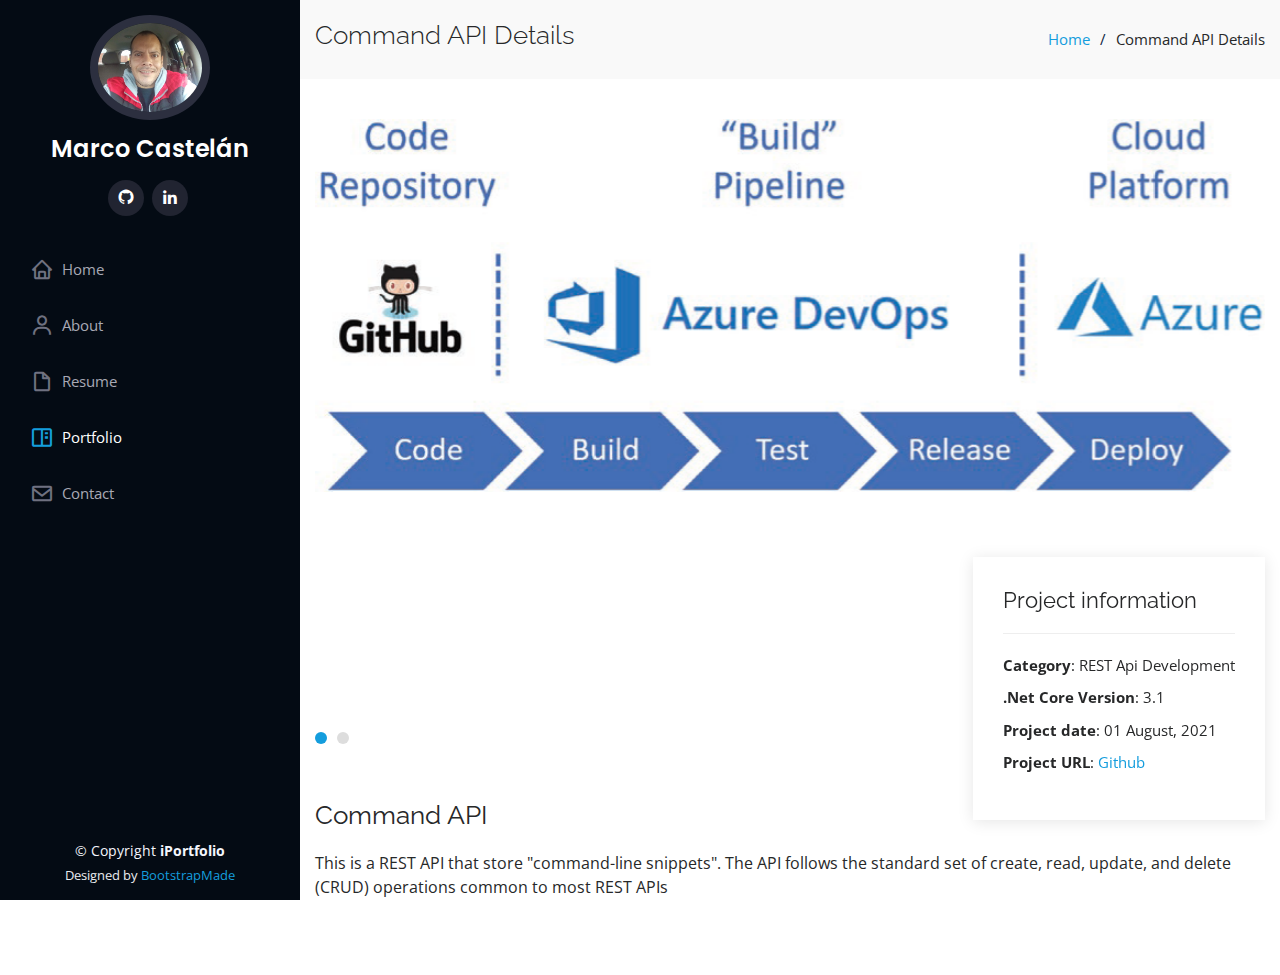
==== portfolio-commandapi-details.html @ dfa4372b "nuevo elemento en el portfolio(REST API)" ====
<!DOCTYPE html>
<html lang="en">

<head>
  <meta charset="utf-8">
  <meta content="width=device-width, initial-scale=1.0" name="viewport">

  <title>Command API Details</title>
  <meta content="" name="description">
  <meta content="" name="keywords">

  <!-- Favicons -->
  <link href="assets/img/favicon.png" rel="icon">
  <link href="assets/img/apple-touch-icon.png" rel="apple-touch-icon">

  <!-- Google Fonts -->
  <link href="https://fonts.googleapis.com/css?family=Open+Sans:300,300i,400,400i,600,600i,700,700i|Raleway:300,300i,400,400i,500,500i,600,600i,700,700i|Poppins:300,300i,400,400i,500,500i,600,600i,700,700i" rel="stylesheet">

  <!-- Vendor CSS Files -->
  <link href="assets/vendor/bootstrap/css/bootstrap.min.css" rel="stylesheet">
  <link href="assets/vendor/icofont/icofont.min.css" rel="stylesheet">
  <link href="assets/vendor/boxicons/css/boxicons.min.css" rel="stylesheet">
  <link href="assets/vendor/venobox/venobox.css" rel="stylesheet">
  <link href="assets/vendor/owl.carousel/assets/owl.carousel.min.css" rel="stylesheet">
  <link href="assets/vendor/aos/aos.css" rel="stylesheet">

  <!-- Template Main CSS File -->
  <link href="assets/css/style.css" rel="stylesheet">

  <!-- =======================================================
  * Template Name: iPortfolio - v1.4.1
  * Template URL: https://bootstrapmade.com/iportfolio-bootstrap-portfolio-websites-template/
  * Author: BootstrapMade.com
  * License: https://bootstrapmade.com/license/
  ======================================================== -->
</head>

<body>

  <!-- ======= Mobile nav toggle button ======= -->
  <button type="button" class="mobile-nav-toggle d-xl-none"><i class="icofont-navigation-menu"></i></button>

  <!-- ======= Header ======= -->
  <header id="header">
    <div class="d-flex flex-column">

      <div class="profile">
        <img src="assets/img/profile-img.jpg" alt="" class="img-fluid rounded-circle">
        <h1 class="text-light"><a href="index.html">Marco Castelán</a></h1>
        <div class="social-links mt-3 text-center">
          <!-- <a href="#" class="twitter"><i class="bx bxl-twitter"></i></a> -->
          <a href="https://github.com/mcastelan" class="github"><i class="bx bxl-github"></i></a>
          <!-- <a href="#" class="instagram"><i class="bx bxl-instagram"></i></a> -->
          <!-- <a href="#" class="google-plus"><i class="bx bxl-skype"></i></a> -->
          <a href="https://mx.linkedin.com/in/marcocastelan" class="linkedin"><i class="bx bxl-linkedin"></i></a>
        </div>
      </div>

      <nav class="nav-menu">
        <ul>
          <li><a href="index.html"><i class="bx bx-home"></i> <span>Home</span></a></li>
          <li><a href="index.html#about"><i class="bx bx-user"></i> <span>About</span></a></li>
          <li><a href="index.html#resume"><i class="bx bx-file-blank"></i> <span>Resume</span></a></li>
          <li class="active"><a href="index.html#portfolio"><i class="bx bx-book-content"></i> Portfolio</a></li>
          <!-- <li><a href="#services"><i class="bx bx-server"></i> Services</a></li> -->
          <li><a href="index.html#contact"><i class="bx bx-envelope"></i> Contact</a></li>

        </ul>
      </nav><!-- .nav-menu -->
      <button type="button" class="mobile-nav-toggle d-xl-none"><i class="icofont-navigation-menu"></i></button>

    </div>
  </header><!-- End Header -->

  <main id="main">

    <!-- ======= Breadcrumbs ======= -->
    <section id="breadcrumbs" class="breadcrumbs">
      <div class="container">

        <div class="d-flex justify-content-between align-items-center">
          <h2>Command API Details</h2>
          <ol>
            <li><a href="index.html">Home</a></li>
            <li>Command API Details</li>
          </ol>
        </div>

      </div>
    </section><!-- End Breadcrumbs -->

    <!-- ======= Portfolio Details Section ======= -->
    <section id="portfolio-details" class="portfolio-details">
      <div class="container">

        <div class="portfolio-details-container">

          <div class="owl-carousel portfolio-details-carousel">
            <img src="assets/img/portfolio/commandAPIDevops.png" class="img-fluid" alt="">
            <img src="assets/img/portfolio/commandAPISolution.png" class="img-fluid" alt="">
            <!-- <img src="assets/img/portfolio-details-3.jpg" class="img-fluid" alt=""> -->
          </div>

          <div class="portfolio-info">
            <h3>Project information</h3>
            <ul>
              <li><strong>Category</strong>: REST Api Development</li>
              <li><strong>.Net Core Version</strong>: 3.1</li>
              <li><strong>Project date</strong>: 01 August, 2021</li>
               <li><strong>Project URL</strong>:  <a href="https://github.com/mcastelan/CommandAPI">Github</a></li>
            </ul>
          </div>

        </div>

        <div class="portfolio-description">
          <h2>Command API</h2>
          <p>
            This is a REST API that store "command-line snippets". The API follows the standard set of create, read, update, and delete (CRUD)
            operations common to most REST APIs
          </p>
        </div>

      </div>
    </section><!-- End Portfolio Details Section -->

  </main><!-- End #main -->

  <!-- ======= Footer ======= -->
  <footer id="footer">
    <div class="container">
      <div class="copyright">
        &copy; Copyright <strong><span>iPortfolio</span></strong>
      </div>
      <div class="credits">
        <!-- All the links in the footer should remain intact. -->
        <!-- You can delete the links only if you purchased the pro version. -->
        <!-- Licensing information: https://bootstrapmade.com/license/ -->
        <!-- Purchase the pro version with working PHP/AJAX contact form: https://bootstrapmade.com/iportfolio-bootstrap-portfolio-websites-template/ -->
        Designed by <a href="https://bootstrapmade.com/">BootstrapMade</a>
      </div>
    </div>
  </footer><!-- End  Footer -->

  <a href="#" class="back-to-top"><i class="icofont-simple-up"></i></a>

  <!-- Vendor JS Files -->
  <script src="assets/vendor/jquery/jquery.min.js"></script>
  <script src="assets/vendor/bootstrap/js/bootstrap.bundle.min.js"></script>
  <script src="assets/vendor/jquery.easing/jquery.easing.min.js"></script>
  <script src="assets/vendor/php-email-form/validate.js"></script>
  <script src="assets/vendor/waypoints/jquery.waypoints.min.js"></script>
  <script src="assets/vendor/counterup/counterup.min.js"></script>
  <script src="assets/vendor/isotope-layout/isotope.pkgd.min.js"></script>
  <script src="assets/vendor/venobox/venobox.min.js"></script>
  <script src="assets/vendor/owl.carousel/owl.carousel.min.js"></script>
  <script src="assets/vendor/typed.js/typed.min.js"></script>
  <script src="assets/vendor/aos/aos.js"></script>

  <!-- Template Main JS File -->
  <script src="assets/js/main.js"></script>

</body>

</html>
---- assets/vendor/venobox/venobox.css ----
/* ------ venobox.css --------*/
.vbox-overlay *, .vbox-overlay *:before, .vbox-overlay *:after{
    -webkit-backface-visibility: hidden;
    -webkit-box-sizing:border-box;
    -moz-box-sizing:border-box;
    box-sizing:border-box;
}
.vbox-overlay * { 
    -webkit-backface-visibility: visible;
    backface-visibility: visible;
}
.vbox-overlay{
    display: -webkit-flex;
    display: flex;
    -webkit-flex-direction: column;
    flex-direction: column;
    -webkit-justify-content: center;
    justify-content: center;
    -webkit-align-items: center;
    align-items: center;
    position: fixed;
    left: 0;
    top: 0;
    bottom: 0;
    right: 0;
    z-index: 999999;
}

/* ----- navigation ----- */
.vbox-title{
    width: 100%;
    height: 40px;
    float: left;
    text-align: center;
    line-height: 28px;
    font-size: 12px;
    padding: 6px 50px;
    overflow: hidden;
    position: fixed;
    display: none;
    left: 0;
    z-index: 89;
}
.vbox-close{
    cursor: pointer;
    position: fixed;
    top: -1px;
    right: 0;
    width: 50px;
    height: 40px;
    padding: 6px;
    display: block;
    background-position:10px center;
    overflow: hidden;
    font-size: 24px;
    line-height: 1;
    text-align: center;
    z-index: 99;
}
.vbox-left{
    cursor: pointer;
    position: fixed;
    left: 0;
    height: 40px;
    overflow: hidden;
    line-height: 28px;
    font-size: 12px;
    z-index: 99;
    display: flex;
    align-items:center;
}
.vbox-num{
    display: inline-block;
    margin: 6px 0 6px 15px;
}
/* ----- Social share ----- */
.vbox-share{
    line-height: 28px;
    font-size: 12px;
    overflow: hidden;
    position: fixed;
    left: 0;
    z-index: 98;
    display: flex;
    align-items:center;
    justify-content: center;
    width: 100%;
    text-align: center;
}
.vbox-share svg{
    max-height: 28px;
    width: 28px;
    z-index: 10;
    margin-left: 12px;
    margin-top: 6px;
    margin-bottom: 6px;
    vertical-align: middle;
}


/* ----- navigation ARROWS ----- */
.vbox-next, .vbox-prev{
    position: fixed;
    top: 50%;
    margin-top: -15px;
    overflow: hidden;
    cursor: pointer;
    display: block;
    width: 45px;
    height: 45px;
    z-index: 99;
}
.vbox-next span, .vbox-prev span{
    position: relative;
    width: 20px;
    height: 20px;
    border: 2px solid transparent;
    border-top-color: #B6B6B6;
    border-right-color: #B6B6B6;
    text-indent: -100px;
    position: absolute;
    top: 8px;
    display: block;
}
.vbox-prev{
    left: 15px;
}
.vbox-next{
    right: 15px;
}
.vbox-prev span{
    left: 10px;
    -ms-transform: rotate(-135deg);
    -webkit-transform: rotate(-135deg);
    transform: rotate(-135deg);
}
.vbox-next span{
    -ms-transform: rotate(45deg);
    -webkit-transform: rotate(45deg);
    transform: rotate(45deg);
    right: 10px;
}
/* ------- inline window ------ */
.vbox-inline{
    width: 420px;
    height: 315px;
    height: 70vh;
    padding: 10px;
    background: #fff;
    margin: 0 auto;
    overflow: auto;
    text-align: left;
}
/* ------- Video & iFrames window ------ */
.venoframe{
    max-width: 100%;
    width: 100%;
    border: none;
    width: 100%;
    height: 260px;
    height: 70vh;
}
.venoframe.vbvid{
    height: 260px;
}
@media (min-width: 768px) {
    .venoframe, .vbox-inline{
        width: 90%;
        height: 360px;
        height: 70vh;
    }
    .venoframe.vbvid{
        width: 640px;
        height: 360px;
    }
}
@media (min-width: 992px) {
    .venoframe, .vbox-inline{
        max-width: 1200px;
        width: 80%;
        height: 540px;
        height: 70vh;
    }
    .venoframe.vbvid{
        width: 960px;
        height: 540px;
    }
}
/* 
Please do NOT edit this part! 
or at least read this note: http://i.imgur.com/7C0ws9e.gif
*/
.vbox-open{
    overflow: hidden;
}
.vbox-container{
    position: absolute;
    left: 0;
    right: 0;
    top: 0;
    bottom: 0;
    overflow-x: hidden;
    overflow-y: scroll;
    overflow-scrolling: touch;
    -webkit-overflow-scrolling: touch;
    z-index: 20;
    max-height: 100%;

}

.vbox-content{
    text-align: center;
    float: left;
    width: 100%;
    position: relative;
    overflow: hidden;
    padding: 20px 4%;
}
.vbox-container img{
    max-width: 100%;
    height: auto;
}
.vbox-figlio{
    box-shadow: 0 0 12px rgba(0,0,0,0.19), 0 6px 6px rgba(0,0,0,0.23);
    max-width: 100%;
    text-align: initial;
}
img.vbox-figlio{
    -webkit-user-select: none;
-khtml-user-select: none;
-moz-user-select: none;
-o-user-select: none;
user-select: none;
}
.vbox-content.swipe-left{
    margin-left: -200px !important;
}
.vbox-content.swipe-right{
    margin-left: 200px !important;
}
.vbox-animated{
    webkit-transition: margin 300ms ease-out;
    transition: margin 300ms ease-out;
}

/* ---------- preloader ----------
 * SPINKIT 
 * http://tobiasahlin.com/spinkit/
-------------------------------- */
.sk-double-bounce,.sk-rotating-plane{width:40px;height:40px;margin:40px auto}.sk-rotating-plane{background-color:#333;-webkit-animation:sk-rotatePlane 1.2s infinite ease-in-out;animation:sk-rotatePlane 1.2s infinite ease-in-out}@-webkit-keyframes sk-rotatePlane{0%{-webkit-transform:perspective(120px) rotateX(0) rotateY(0);transform:perspective(120px) rotateX(0) rotateY(0)}50%{-webkit-transform:perspective(120px) rotateX(-180.1deg) rotateY(0);transform:perspective(120px) rotateX(-180.1deg) rotateY(0)}100%{-webkit-transform:perspective(120px) rotateX(-180deg) rotateY(-179.9deg);transform:perspective(120px) rotateX(-180deg) rotateY(-179.9deg)}}@keyframes sk-rotatePlane{0%{-webkit-transform:perspective(120px) rotateX(0) rotateY(0);transform:perspective(120px) rotateX(0) rotateY(0)}50%{-webkit-transform:perspective(120px) rotateX(-180.1deg) rotateY(0);transform:perspective(120px) rotateX(-180.1deg) rotateY(0)}100%{-webkit-transform:perspective(120px) rotateX(-180deg) rotateY(-179.9deg);transform:perspective(120px) rotateX(-180deg) rotateY(-179.9deg)}}.sk-double-bounce{position:relative}.sk-double-bounce .sk-child{width:100%;height:100%;border-radius:50%;background-color:#333;opacity:.6;position:absolute;top:0;left:0;-webkit-animation:sk-doubleBounce 2s infinite ease-in-out;animation:sk-doubleBounce 2s infinite ease-in-out}.sk-chasing-dots .sk-child,.sk-spinner-pulse,.sk-three-bounce .sk-child{background-color:#333;border-radius:100%}.sk-double-bounce .sk-double-bounce2{-webkit-animation-delay:-1s;animation-delay:-1s}@-webkit-keyframes sk-doubleBounce{0%,100%{-webkit-transform:scale(0);transform:scale(0)}50%{-webkit-transform:scale(1);transform:scale(1)}}@keyframes sk-doubleBounce{0%,100%{-webkit-transform:scale(0);transform:scale(0)}50%{-webkit-transform:scale(1);transform:scale(1)}}.sk-wave{margin:40px auto;width:50px;height:40px;text-align:center;font-size:10px}.sk-wave .sk-rect{background-color:#333;height:100%;width:6px;display:inline-block;-webkit-animation:sk-waveStretchDelay 1.2s infinite ease-in-out;animation:sk-waveStretchDelay 1.2s infinite ease-in-out}.sk-wave .sk-rect1{-webkit-animation-delay:-1.2s;animation-delay:-1.2s}.sk-wave .sk-rect2{-webkit-animation-delay:-1.1s;animation-delay:-1.1s}.sk-wave .sk-rect3{-webkit-animation-delay:-1s;animation-delay:-1s}.sk-wave .sk-rect4{-webkit-animation-delay:-.9s;animation-delay:-.9s}.sk-wave .sk-rect5{-webkit-animation-delay:-.8s;animation-delay:-.8s}@-webkit-keyframes sk-waveStretchDelay{0%,100%,40%{-webkit-transform:scaleY(.4);transform:scaleY(.4)}20%{-webkit-transform:scaleY(1);transform:scaleY(1)}}@keyframes sk-waveStretchDelay{0%,100%,40%{-webkit-transform:scaleY(.4);transform:scaleY(.4)}20%{-webkit-transform:scaleY(1);transform:scaleY(1)}}.sk-wandering-cubes{margin:40px auto;width:40px;height:40px;position:relative}.sk-wandering-cubes .sk-cube{background-color:#333;width:10px;height:10px;position:absolute;top:0;left:0;-webkit-animation:sk-wanderingCube 1.8s ease-in-out -1.8s infinite both;animation:sk-wanderingCube 1.8s ease-in-out -1.8s infinite both}.sk-chasing-dots,.sk-spinner-pulse{width:40px;height:40px;margin:40px auto}.sk-wandering-cubes .sk-cube2{-webkit-animation-delay:-.9s;animation-delay:-.9s}@-webkit-keyframes sk-wanderingCube{0%{-webkit-transform:rotate(0);transform:rotate(0)}25%{-webkit-transform:translateX(30px) rotate(-90deg) scale(.5);transform:translateX(30px) rotate(-90deg) scale(.5)}50%{-webkit-transform:translateX(30px) translateY(30px) rotate(-179deg);transform:translateX(30px) translateY(30px) rotate(-179deg)}50.1%{-webkit-transform:translateX(30px) translateY(30px) rotate(-180deg);transform:translateX(30px) translateY(30px) rotate(-180deg)}75%{-webkit-transform:translateX(0) translateY(30px) rotate(-270deg) scale(.5);transform:translateX(0) translateY(30px) rotate(-270deg) scale(.5)}100%{-webkit-transform:rotate(-360deg);transform:rotate(-360deg)}}@keyframes sk-wanderingCube{0%{-webkit-transform:rotate(0);transform:rotate(0)}25%{-webkit-transform:translateX(30px) rotate(-90deg) scale(.5);transform:translateX(30px) rotate(-90deg) scale(.5)}50%{-webkit-transform:translateX(30px) translateY(30px) rotate(-179deg);transform:translateX(30px) translateY(30px) rotate(-179deg)}50.1%{-webkit-transform:translateX(30px) translateY(30px) rotate(-180deg);transform:translateX(30px) translateY(30px) rotate(-180deg)}75%{-webkit-transform:translateX(0) translateY(30px) rotate(-270deg) scale(.5);transform:translateX(0) translateY(30px) rotate(-270deg) scale(.5)}100%{-webkit-transform:rotate(-360deg);transform:rotate(-360deg)}}.sk-spinner-pulse{-webkit-animation:sk-pulseScaleOut 1s infinite ease-in-out;animation:sk-pulseScaleOut 1s infinite ease-in-out}@-webkit-keyframes sk-pulseScaleOut{0%{-webkit-transform:scale(0);transform:scale(0)}100%{-webkit-transform:scale(1);transform:scale(1);opacity:0}}@keyframes sk-pulseScaleOut{0%{-webkit-transform:scale(0);transform:scale(0)}100%{-webkit-transform:scale(1);transform:scale(1);opacity:0}}.sk-chasing-dots{position:relative;text-align:center;-webkit-animation:sk-chasingDotsRotate 2s infinite linear;animation:sk-chasingDotsRotate 2s infinite linear}.sk-chasing-dots .sk-child{width:60%;height:60%;display:inline-block;position:absolute;top:0;-webkit-animation:sk-chasingDotsBounce 2s infinite ease-in-out;animation:sk-chasingDotsBounce 2s infinite ease-in-out}.sk-chasing-dots .sk-dot2{top:auto;bottom:0;-webkit-animation-delay:-1s;animation-delay:-1s}@-webkit-keyframes sk-chasingDotsRotate{100%{-webkit-transform:rotate(360deg);transform:rotate(360deg)}}@keyframes sk-chasingDotsRotate{100%{-webkit-transform:rotate(360deg);transform:rotate(360deg)}}@-webkit-keyframes sk-chasingDotsBounce{0%,100%{-webkit-transform:scale(0);transform:scale(0)}50%{-webkit-transform:scale(1);transform:scale(1)}}@keyframes sk-chasingDotsBounce{0%,100%{-webkit-transform:scale(0);transform:scale(0)}50%{-webkit-transform:scale(1);transform:scale(1)}}.sk-three-bounce{margin:40px auto;width:80px;text-align:center}.sk-three-bounce .sk-child{width:20px;height:20px;display:inline-block;-webkit-animation:sk-three-bounce 1.4s ease-in-out 0s infinite both;animation:sk-three-bounce 1.4s ease-in-out 0s infinite both}.sk-circle .sk-child:before,.sk-fading-circle .sk-circle:before{display:block;border-radius:100%;content:'';background-color:#333}.sk-three-bounce .sk-bounce1{-webkit-animation-delay:-.32s;animation-delay:-.32s}.sk-three-bounce .sk-bounce2{-webkit-animation-delay:-.16s;animation-delay:-.16s}@-webkit-keyframes sk-three-bounce{0%,100%,80%{-webkit-transform:scale(0);transform:scale(0)}40%{-webkit-transform:scale(1);transform:scale(1)}}@keyframes sk-three-bounce{0%,100%,80%{-webkit-transform:scale(0);transform:scale(0)}40%{-webkit-transform:scale(1);transform:scale(1)}}.sk-circle{margin:40px auto;width:40px;height:40px;position:relative}.sk-circle .sk-child{width:100%;height:100%;position:absolute;left:0;top:0}.sk-circle .sk-child:before{margin:0 auto;width:15%;height:15%;-webkit-animation:sk-circleBounceDelay 1.2s infinite ease-in-out both;animation:sk-circleBounceDelay 1.2s infinite ease-in-out both}.sk-circle .sk-circle2{-webkit-transform:rotate(30deg);-ms-transform:rotate(30deg);transform:rotate(30deg)}.sk-circle .sk-circle3{-webkit-transform:rotate(60deg);-ms-transform:rotate(60deg);transform:rotate(60deg)}.sk-circle .sk-circle4{-webkit-transform:rotate(90deg);-ms-transform:rotate(90deg);transform:rotate(90deg)}.sk-circle .sk-circle5{-webkit-transform:rotate(120deg);-ms-transform:rotate(120deg);transform:rotate(120deg)}.sk-circle .sk-circle6{-webkit-transform:rotate(150deg);-ms-transform:rotate(150deg);transform:rotate(150deg)}.sk-circle .sk-circle7{-webkit-transform:rotate(180deg);-ms-transform:rotate(180deg);transform:rotate(180deg)}.sk-circle .sk-circle8{-webkit-transform:rotate(210deg);-ms-transform:rotate(210deg);transform:rotate(210deg)}.sk-circle .sk-circle9{-webkit-transform:rotate(240deg);-ms-transform:rotate(240deg);transform:rotate(240deg)}.sk-circle .sk-circle10{-webkit-transform:rotate(270deg);-ms-transform:rotate(270deg);transform:rotate(270deg)}.sk-circle .sk-circle11{-webkit-transform:rotate(300deg);-ms-transform:rotate(300deg);transform:rotate(300deg)}.sk-circle .sk-circle12{-webkit-transform:rotate(330deg);-ms-transform:rotate(330deg);transform:rotate(330deg)}.sk-circle .sk-circle2:before{-webkit-animation-delay:-1.1s;animation-delay:-1.1s}.sk-circle .sk-circle3:before{-webkit-animation-delay:-1s;animation-delay:-1s}.sk-circle .sk-circle4:before{-webkit-animation-delay:-.9s;animation-delay:-.9s}.sk-circle .sk-circle5:before{-webkit-animation-delay:-.8s;animation-delay:-.8s}.sk-circle .sk-circle6:before{-webkit-animation-delay:-.7s;animation-delay:-.7s}.sk-circle .sk-circle7:before{-webkit-animation-delay:-.6s;animation-delay:-.6s}.sk-circle .sk-circle8:before{-webkit-animation-delay:-.5s;animation-delay:-.5s}.sk-circle .sk-circle9:before{-webkit-animation-delay:-.4s;animation-delay:-.4s}.sk-circle .sk-circle10:before{-webkit-animation-delay:-.3s;animation-delay:-.3s}.sk-circle .sk-circle11:before{-webkit-animation-delay:-.2s;animation-delay:-.2s}.sk-circle .sk-circle12:before{-webkit-animation-delay:-.1s;animation-delay:-.1s}@-webkit-keyframes sk-circleBounceDelay{0%,100%,80%{-webkit-transform:scale(0);transform:scale(0)}40%{-webkit-transform:scale(1);transform:scale(1)}}@keyframes sk-circleBounceDelay{0%,100%,80%{-webkit-transform:scale(0);transform:scale(0)}40%{-webkit-transform:scale(1);transform:scale(1)}}.sk-cube-grid{width:40px;height:40px;margin:40px auto}.sk-cube-grid .sk-cube{width:33.33%;height:33.33%;background-color:#333;float:left;-webkit-animation:sk-cubeGridScaleDelay 1.3s infinite ease-in-out;animation:sk-cubeGridScaleDelay 1.3s infinite ease-in-out}.sk-cube-grid .sk-cube1{-webkit-animation-delay:.2s;animation-delay:.2s}.sk-cube-grid .sk-cube2{-webkit-animation-delay:.3s;animation-delay:.3s}.sk-cube-grid .sk-cube3{-webkit-animation-delay:.4s;animation-delay:.4s}.sk-cube-grid .sk-cube4{-webkit-animation-delay:.1s;animation-delay:.1s}.sk-cube-grid .sk-cube5{-webkit-animation-delay:.2s;animation-delay:.2s}.sk-cube-grid .sk-cube6{-webkit-animation-delay:.3s;animation-delay:.3s}.sk-cube-grid .sk-cube7{-webkit-animation-delay:0ms;animation-delay:0ms}.sk-cube-grid .sk-cube8{-webkit-animation-delay:.1s;animation-delay:.1s}.sk-cube-grid .sk-cube9{-webkit-animation-delay:.2s;animation-delay:.2s}@-webkit-keyframes sk-cubeGridScaleDelay{0%,100%,70%{-webkit-transform:scale3D(1,1,1);transform:scale3D(1,1,1)}35%{-webkit-transform:scale3D(0,0,1);transform:scale3D(0,0,1)}}@keyframes sk-cubeGridScaleDelay{0%,100%,70%{-webkit-transform:scale3D(1,1,1);transform:scale3D(1,1,1)}35%{-webkit-transform:scale3D(0,0,1);transform:scale3D(0,0,1)}}.sk-fading-circle{margin:40px auto;width:40px;height:40px;position:relative}.sk-fading-circle .sk-circle{width:100%;height:100%;position:absolute;left:0;top:0}.sk-fading-circle .sk-circle:before{margin:0 auto;width:15%;height:15%;-webkit-animation:sk-circleFadeDelay 1.2s infinite ease-in-out both;animation:sk-circleFadeDelay 1.2s infinite ease-in-out both}.sk-fading-circle .sk-circle2{-webkit-transform:rotate(30deg);-ms-transform:rotate(30deg);transform:rotate(30deg)}.sk-fading-circle .sk-circle3{-webkit-transform:rotate(60deg);-ms-transform:rotate(60deg);transform:rotate(60deg)}.sk-fading-circle .sk-circle4{-webkit-transform:rotate(90deg);-ms-transform:rotate(90deg);transform:rotate(90deg)}.sk-fading-circle .sk-circle5{-webkit-transform:rotate(120deg);-ms-transform:rotate(120deg);transform:rotate(120deg)}.sk-fading-circle .sk-circle6{-webkit-transform:rotate(150deg);-ms-transform:rotate(150deg);transform:rotate(150deg)}.sk-fading-circle .sk-circle7{-webkit-transform:rotate(180deg);-ms-transform:rotate(180deg);transform:rotate(180deg)}.sk-fading-circle .sk-circle8{-webkit-transform:rotate(210deg);-ms-transform:rotate(210deg);transform:rotate(210deg)}.sk-fading-circle .sk-circle9{-webkit-transform:rotate(240deg);-ms-transform:rotate(240deg);transform:rotate(240deg)}.sk-fading-circle .sk-circle10{-webkit-transform:rotate(270deg);-ms-transform:rotate(270deg);transform:rotate(270deg)}.sk-fading-circle .sk-circle11{-webkit-transform:rotate(300deg);-ms-transform:rotate(300deg);transform:rotate(300deg)}.sk-fading-circle .sk-circle12{-webkit-transform:rotate(330deg);-ms-transform:rotate(330deg);transform:rotate(330deg)}.sk-fading-circle .sk-circle2:before{-webkit-animation-delay:-1.1s;animation-delay:-1.1s}.sk-fading-circle .sk-circle3:before{-webkit-animation-delay:-1s;animation-delay:-1s}.sk-fading-circle .sk-circle4:before{-webkit-animation-delay:-.9s;animation-delay:-.9s}.sk-fading-circle .sk-circle5:before{-webkit-animation-delay:-.8s;animation-delay:-.8s}.sk-fading-circle .sk-circle6:before{-webkit-animation-delay:-.7s;animation-delay:-.7s}.sk-fading-circle .sk-circle7:before{-webkit-animation-delay:-.6s;animation-delay:-.6s}.sk-fading-circle .sk-circle8:before{-webkit-animation-delay:-.5s;animation-delay:-.5s}.sk-fading-circle .sk-circle9:before{-webkit-animation-delay:-.4s;animation-delay:-.4s}.sk-fading-circle .sk-circle10:before{-webkit-animation-delay:-.3s;animation-delay:-.3s}.sk-fading-circle .sk-circle11:before{-webkit-animation-delay:-.2s;animation-delay:-.2s}.sk-fading-circle .sk-circle12:before{-webkit-animation-delay:-.1s;animation-delay:-.1s}@-webkit-keyframes sk-circleFadeDelay{0%,100%,39%{opacity:0}40%{opacity:1}}@keyframes sk-circleFadeDelay{0%,100%,39%{opacity:0}40%{opacity:1}}.sk-folding-cube{margin:40px auto;width:40px;height:40px;position:relative;-webkit-transform:rotateZ(45deg);transform:rotateZ(45deg)}.sk-folding-cube .sk-cube{float:left;width:50%;height:50%;position:relative;-webkit-transform:scale(1.1);-ms-transform:scale(1.1);transform:scale(1.1)}.sk-folding-cube .sk-cube:before{content:'';position:absolute;top:0;left:0;width:100%;height:100%;background-color:#333;-webkit-animation:sk-foldCubeAngle 2.4s infinite linear both;animation:sk-foldCubeAngle 2.4s infinite linear both;-webkit-transform-origin:100% 100%;-ms-transform-origin:100% 100%;transform-origin:100% 100%}.sk-folding-cube .sk-cube2{-webkit-transform:scale(1.1) rotateZ(90deg);transform:scale(1.1) rotateZ(90deg)}.sk-folding-cube .sk-cube3{-webkit-transform:scale(1.1) rotateZ(180deg);transform:scale(1.1) rotateZ(180deg)}.sk-folding-cube .sk-cube4{-webkit-transform:scale(1.1) rotateZ(270deg);transform:scale(1.1) rotateZ(270deg)}.sk-folding-cube .sk-cube2:before{-webkit-animation-delay:.3s;animation-delay:.3s}.sk-folding-cube .sk-cube3:before{-webkit-animation-delay:.6s;animation-delay:.6s}.sk-folding-cube .sk-cube4:before{-webkit-animation-delay:.9s;animation-delay:.9s}@-webkit-keyframes sk-foldCubeAngle{0%,10%{-webkit-transform:perspective(140px) rotateX(-180deg);transform:perspective(140px) rotateX(-180deg);opacity:0}25%,75%{-webkit-transform:perspective(140px) rotateX(0);transform:perspective(140px) rotateX(0);opacity:1}100%,90%{-webkit-transform:perspective(140px) rotateY(180deg);transform:perspective(140px) rotateY(180deg);opacity:0}}@keyframes sk-foldCubeAngle{0%,10%{-webkit-transform:perspective(140px) rotateX(-180deg);transform:perspective(140px) rotateX(-180deg);opacity:0}25%,75%{-webkit-transform:perspective(140px) rotateX(0);transform:perspective(140px) rotateX(0);opacity:1}100%,90%{-webkit-transform:perspective(140px) rotateY(180deg);transform:perspective(140px) rotateY(180deg);opacity:0}}
---- assets/css/style.css ----
/**
* Template Name: iPortfolio - v1.4.1
* Template URL: https://bootstrapmade.com/iportfolio-bootstrap-portfolio-websites-template/
* Author: BootstrapMade.com
* License: https://bootstrapmade.com/license/
*/

/*--------------------------------------------------------------
# General
--------------------------------------------------------------*/
body {
  font-family: "Open Sans", sans-serif;
  color: #272829;
}

a {
  color: #149ddd;
}

a:hover {
  color: #37b3ed;
  text-decoration: none;
}

h1, h2, h3, h4, h5, h6 {
  font-family: "Raleway", sans-serif;
}

/*--------------------------------------------------------------
# Back to top button
--------------------------------------------------------------*/
.back-to-top {
  position: fixed;
  display: none;
  width: 40px;
  height: 40px;
  border-radius: 50px;
  right: 15px;
  bottom: 15px;
  background: #149ddd;
  color: #fff;
  transition: display 0.5s ease-in-out;
  z-index: 99999;
}

.back-to-top i {
  font-size: 24px;
  position: absolute;
  top: 7px;
  left: 8px;
}

.back-to-top:hover {
  color: #fff;
  background: #2eafec;
  transition: background 0.2s ease-in-out;
}

/*--------------------------------------------------------------
# Header
--------------------------------------------------------------*/
#header {
  position: fixed;
  top: 0;
  left: 0;
  bottom: 0;
  width: 300px;
  transition: all ease-in-out 0.5s;
  z-index: 9997;
  transition: all 0.5s;
  padding: 0 15px;
  background: #040b14;
  overflow-y: auto;
}

#header .profile img {
  margin: 15px auto;
  display: block;
  width: 120px;
  border: 8px solid #2c2f3f;
}

#header .profile h1 {
  font-size: 24px;
  margin: 0;
  padding: 0;
  font-weight: 600;
  -moz-text-align-last: center;
  text-align-last: center;
  font-family: "Poppins", sans-serif;
}

#header .profile h1 a, #header .profile h1 a:hover {
  color: #fff;
  text-decoration: none;
}

#header .profile .social-links a {
  font-size: 18px;
  display: inline-block;
  background: #212431;
  color: #fff;
  line-height: 1;
  padding: 8px 0;
  margin-right: 4px;
  border-radius: 50%;
  text-align: center;
  width: 36px;
  height: 36px;
  transition: 0.3s;
}

#header .profile .social-links a:hover {
  background: #149ddd;
  color: #fff;
  text-decoration: none;
}

#main {
  margin-left: 300px;
}

@media (max-width: 1199px) {
  #header {
    left: -300px;
  }
  #main {
    margin-left: 0;
  }
}

/*--------------------------------------------------------------
# Navigation Menu
--------------------------------------------------------------*/
/* Desktop Navigation */
.nav-menu {
  padding-top: 30px;
}

.nav-menu * {
  margin: 0;
  padding: 0;
  list-style: none;
}

.nav-menu > ul > li {
  position: relative;
  white-space: nowrap;
}

.nav-menu a {
  display: flex;
  align-items: center;
  color: #a8a9b4;
  padding: 12px 15px;
  margin-bottom: 8px;
  transition: 0.3s;
  font-size: 15px;
}

.nav-menu a i {
  font-size: 24px;
  padding-right: 8px;
  color: #6f7180;
}

.nav-menu a:hover, .nav-menu .active > a, .nav-menu li:hover > a {
  text-decoration: none;
  color: #fff;
}

.nav-menu a:hover i, .nav-menu .active > a i, .nav-menu li:hover > a i {
  color: #149ddd;
}

/* Mobile Navigation */
.mobile-nav-toggle {
  position: fixed;
  right: 15px;
  top: 15px;
  z-index: 9998;
  border: 0;
  background: none;
  font-size: 24px;
  transition: all 0.4s;
  outline: none !important;
  line-height: 1;
  cursor: pointer;
  text-align: right;
}

.mobile-nav-toggle i {
  color: #149ddd;
}

.mobile-nav-active {
  overflow: hidden;
}

.mobile-nav-active #header {
  left: 0;
}

.mobile-nav-active .mobile-nav-toggle i {
  color: #fff;
}

/*--------------------------------------------------------------
# Hero Section
--------------------------------------------------------------*/
#hero {
  width: 100%;
  height: 100vh;
  background: url("../img/nevado-orizaba.jpg") top center;
  background-size: cover;
}

#hero:before {
  content: "";
  background: rgba(5, 13, 24, 0.3);
  position: absolute;
  bottom: 0;
  top: 0;
  left: 0;
  right: 0;
  z-index: 1;
}

#hero .hero-container {
  position: relative;
  z-index: 2;
  min-width: 300px;
}

#hero h1 {
  margin: 0 0 10px 0;
  font-size: 64px;
  font-weight: 700;
  line-height: 56px;
  color: #fff;
}

#hero p {
  color: #fff;
  margin-bottom: 50px;
  font-size: 26px;
  font-family: "Poppins", sans-serif;
}

#hero p span {
  color: #fff;
  padding-bottom: 4px;
  letter-spacing: 1px;
  border-bottom: 3px solid #149ddd;
}

@media (min-width: 1024px) {
  #hero {
    background-attachment: fixed;
  }
}

@media (max-width: 768px) {
  #hero h1 {
    font-size: 28px;
    line-height: 36px;
  }
  #hero h2 {
    font-size: 18px;
    line-height: 24px;
    margin-bottom: 30px;
  }
}

/*--------------------------------------------------------------
# Sections General
--------------------------------------------------------------*/
section {
  padding: 60px 0;
  overflow: hidden;
}

.section-bg {
  background: #f5f8fd;
}

.section-title {
  padding-bottom: 30px;
}

.section-title h2 {
  font-size: 32px;
  font-weight: bold;
  margin-bottom: 20px;
  padding-bottom: 20px;
  position: relative;
  color: #173b6c;
}

.section-title h2::after {
  content: '';
  position: absolute;
  display: block;
  width: 50px;
  height: 3px;
  background: #149ddd;
  bottom: 0;
  left: 0;
}

.section-title p {
  margin-bottom: 0;
}

/*--------------------------------------------------------------
# About
--------------------------------------------------------------*/
.about .content h3 {
  font-weight: 700;
  font-size: 26px;
  color: #173b6c;
}

.about .content ul {
  list-style: none;
  padding: 0;
}

.about .content ul li {
  padding-bottom: 10px;
}

.about .content ul i {
  font-size: 20px;
  padding-right: 2px;
  color: #149ddd;
}

.about .content p:last-child {
  margin-bottom: 0;
}

/*--------------------------------------------------------------
# Facts
--------------------------------------------------------------*/
.facts {
  padding-bottom: 30px;
}

.facts .count-box {
  padding: 30px;
  width: 100%;
}

.facts .count-box i {
  display: block;
  font-size: 44px;
  color: #149ddd;
  float: left;
}

.facts .count-box span {
  font-size: 48px;
  line-height: 40px;
  display: block;
  font-weight: 700;
  color: #050d18;
  margin-left: 60px;
}

.facts .count-box p {
  padding: 15px 0 0 0;
  margin: 0 0 0 60px;
  font-family: "Raleway", sans-serif;
  font-size: 14px;
  color: #122f57;
}

.facts .count-box a {
  font-weight: 600;
  display: block;
  margin-top: 20px;
  color: #122f57;
  font-size: 15px;
  font-family: "Poppins", sans-serif;
  transition: ease-in-out 0.3s;
}

.facts .count-box a:hover {
  color: #1f5297;
}

/*--------------------------------------------------------------
# Akills
--------------------------------------------------------------*/
.skills .progress {
  height: 50px;
  display: block;
  background: none;
}

.skills .progress .skill {
  padding: 10px 0;
  margin: 0 0 6px 0;
  text-transform: uppercase;
  display: block;
  font-weight: 600;
  font-family: "Poppins", sans-serif;
  color: #050d18;
}

.skills .progress .skill .val {
  float: right;
  font-style: normal;
}

.skills .progress-bar-wrap {
  background: #dce8f8;
}

.skills .progress-bar {
  width: 1px;
  height: 10px;
  transition: .9s;
  background-color: #149ddd;
}

/*--------------------------------------------------------------
# Resume
--------------------------------------------------------------*/
.resume .resume-title {
  font-size: 26px;
  font-weight: 700;
  margin-top: 20px;
  margin-bottom: 20px;
  color: #050d18;
}

.resume .resume-item {
  padding: 0 0 20px 20px;
  margin-top: -2px;
  border-left: 2px solid #1f5297;
  position: relative;
}

.resume .resume-item h4 {
  line-height: 18px;
  font-size: 18px;
  font-weight: 600;
  text-transform: uppercase;
  font-family: "Poppins", sans-serif;
  color: #050d18;
  margin-bottom: 10px;
}

.resume .resume-item h5 {
  font-size: 16px;
  background: #e4edf9;
  padding: 5px 15px;
  display: inline-block;
  font-weight: 600;
  margin-bottom: 10px;
}

.resume .resume-item ul {
  padding-left: 20px;
}

.resume .resume-item ul li {
  padding-bottom: 10px;
}

.resume .resume-item:last-child {
  padding-bottom: 0;
}

.resume .resume-item::before {
  content: "";
  position: absolute;
  width: 16px;
  height: 16px;
  border-radius: 50px;
  left: -9px;
  top: 0;
  background: #fff;
  border: 2px solid #1f5297;
}

/*--------------------------------------------------------------
# Portfolio
--------------------------------------------------------------*/
.portfolio .portfolio-item {
  margin-bottom: 30px;
}

.portfolio #portfolio-flters {
  padding: 0;
  margin: 0 auto 35px auto;
  list-style: none;
  text-align: center;
  background: #fff;
  border-radius: 50px;
  padding: 2px 15px;
}

.portfolio #portfolio-flters li {
  cursor: pointer;
  display: inline-block;
  padding: 10px 15px 8px 15px;
  font-size: 14px;
  font-weight: 600;
  line-height: 1;
  text-transform: uppercase;
  color: #272829;
  margin-bottom: 5px;
  transition: all 0.3s ease-in-out;
}

.portfolio #portfolio-flters li:hover, .portfolio #portfolio-flters li.filter-active {
  color: #149ddd;
}

.portfolio #portfolio-flters li:last-child {
  margin-right: 0;
}

.portfolio .portfolio-wrap {
  transition: 0.3s;
  position: relative;
  overflow: hidden;
  z-index: 1;
}

.portfolio .portfolio-wrap::before {
  content: "";
  background: rgba(255, 255, 255, 0.5);
  position: absolute;
  left: 0;
  right: 0;
  top: 0;
  bottom: 0;
  transition: all ease-in-out 0.3s;
  z-index: 2;
  opacity: 0;
}

.portfolio .portfolio-wrap .portfolio-links {
  opacity: 1;
  left: 0;
  right: 0;
  bottom: -60px;
  z-index: 3;
  position: absolute;
  transition: all ease-in-out 0.3s;
  display: flex;
  justify-content: center;
}

.portfolio .portfolio-wrap .portfolio-links a {
  color: #fff;
  font-size: 28px;
  text-align: center;
  background: rgba(20, 157, 221, 0.75);
  transition: 0.3s;
  width: 50%;
}

.portfolio .portfolio-wrap .portfolio-links a:hover {
  background: rgba(20, 157, 221, 0.95);
}

.portfolio .portfolio-wrap .portfolio-links a + a {
  border-left: 1px solid #37b3ed;
}

.portfolio .portfolio-wrap:hover::before {
  top: 0;
  left: 0;
  right: 0;
  bottom: 0;
  opacity: 1;
}

.portfolio .portfolio-wrap:hover .portfolio-links {
  opacity: 1;
  bottom: 0;
}

/*--------------------------------------------------------------
# Services
--------------------------------------------------------------*/
.services .icon-box {
  margin-bottom: 20px;
}

.services .icon {
  float: left;
  display: flex;
  align-items: center;
  justify-content: center;
  width: 54px;
  height: 54px;
  background: #149ddd;
  border-radius: 50%;
  transition: 0.5s;
  border: 1px solid #149ddd;
}

.services .icon i {
  color: #fff;
  font-size: 24px;
}

.services .icon-box:hover .icon {
  background: #fff;
}

.services .icon-box:hover .icon i {
  color: #149ddd;
}

.services .title {
  margin-left: 80px;
  font-weight: 700;
  margin-bottom: 15px;
  font-size: 18px;
}

.services .title a {
  color: #343a40;
}

.services .title a:hover {
  color: #149ddd;
}

.services .description {
  margin-left: 80px;
  line-height: 24px;
  font-size: 14px;
}

/*--------------------------------------------------------------
# Testimonials
--------------------------------------------------------------*/
.testimonials .testimonial-item {
  box-sizing: content-box;
  text-align: center;
  min-height: 320px;
}

.testimonials .testimonial-item .testimonial-img {
  width: 90px;
  border-radius: 50%;
  margin: 0 auto;
}

.testimonials .testimonial-item h3 {
  font-size: 18px;
  font-weight: bold;
  margin: 10px 0 5px 0;
  color: #111;
}

.testimonials .testimonial-item h4 {
  font-size: 14px;
  color: #999;
  margin: 0;
}

.testimonials .testimonial-item .quote-icon-left, .testimonials .testimonial-item .quote-icon-right {
  color: #c3e8fa;
  font-size: 26px;
}

.testimonials .testimonial-item .quote-icon-left {
  display: inline-block;
  left: -5px;
  position: relative;
}

.testimonials .testimonial-item .quote-icon-right {
  display: inline-block;
  right: -5px;
  position: relative;
  top: 10px;
}

.testimonials .testimonial-item p {
  font-style: italic;
  margin: 0 15px 15px 15px;
  padding: 20px;
  background: #fff;
  position: relative;
  margin-bottom: 35px;
  border-radius: 6px;
  box-shadow: 0px 2px 15px rgba(0, 0, 0, 0.1);
}

.testimonials .testimonial-item p::after {
  content: "";
  width: 0;
  height: 0;
  border-top: 20px solid #fff;
  border-right: 20px solid transparent;
  border-left: 20px solid transparent;
  position: absolute;
  bottom: -20px;
  left: calc(50% - 20px);
}

.testimonials .owl-nav, .testimonials .owl-dots {
  margin-top: 5px;
  text-align: center;
}

.testimonials .owl-dot {
  display: inline-block;
  margin: 0 5px;
  width: 12px;
  height: 12px;
  border-radius: 50%;
  background-color: #ddd !important;
}

.testimonials .owl-dot.active {
  background-color: #149ddd !important;
}

@media (max-width: 767px) {
  .testimonials {
    margin: 30px 10px;
  }
}

/*--------------------------------------------------------------
# Contact
--------------------------------------------------------------*/
.contact {
  padding-bottom: 130px;
}

.contact .info {
  padding: 30px;
  background: #fff;
  width: 100%;
  box-shadow: 0 0 24px 0 rgba(0, 0, 0, 0.12);
}

.contact .info i {
  font-size: 20px;
  color: #149ddd;
  float: left;
  width: 44px;
  height: 44px;
  background: #dff3fc;
  display: flex;
  justify-content: center;
  align-items: center;
  border-radius: 50px;
  transition: all 0.3s ease-in-out;
}

.contact .info h4 {
  padding: 0 0 0 60px;
  font-size: 22px;
  font-weight: 600;
  margin-bottom: 5px;
  color: #050d18;
}

.contact .info p {
  padding: 0 0 10px 60px;
  margin-bottom: 20px;
  font-size: 14px;
  color: #173b6c;
}

.contact .info .email p {
  padding-top: 5px;
}

.contact .info .social-links {
  padding-left: 60px;
}

.contact .info .social-links a {
  font-size: 18px;
  display: inline-block;
  background: #333;
  color: #fff;
  line-height: 1;
  padding: 8px 0;
  border-radius: 50%;
  text-align: center;
  width: 36px;
  height: 36px;
  transition: 0.3s;
  margin-right: 10px;
}

.contact .info .social-links a:hover {
  background: #149ddd;
  color: #fff;
}

.contact .info .email:hover i, .contact .info .address:hover i, .contact .info .phone:hover i {
  background: #149ddd;
  color: #fff;
}

.contact .php-email-form {
  width: 100%;
  padding: 30px;
  background: #fff;
  box-shadow: 0 0 24px 0 rgba(0, 0, 0, 0.12);
}

.contact .php-email-form .form-group {
  padding-bottom: 8px;
}

.contact .php-email-form .validate {
  display: none;
  color: red;
  margin: 0 0 15px 0;
  font-weight: 400;
  font-size: 13px;
}

.contact .php-email-form .error-message {
  display: none;
  color: #fff;
  background: #ed3c0d;
  text-align: left;
  padding: 15px;
  font-weight: 600;
}

.contact .php-email-form .error-message br + br {
  margin-top: 25px;
}

.contact .php-email-form .sent-message {
  display: none;
  color: #fff;
  background: #18d26e;
  text-align: center;
  padding: 15px;
  font-weight: 600;
}

.contact .php-email-form .loading {
  display: none;
  background: #fff;
  text-align: center;
  padding: 15px;
}

.contact .php-email-form .loading:before {
  content: "";
  display: inline-block;
  border-radius: 50%;
  width: 24px;
  height: 24px;
  margin: 0 10px -6px 0;
  border: 3px solid #18d26e;
  border-top-color: #eee;
  -webkit-animation: animate-loading 1s linear infinite;
  animation: animate-loading 1s linear infinite;
}

.contact .php-email-form input, .contact .php-email-form textarea {
  border-radius: 0;
  box-shadow: none;
  font-size: 14px;
}

.contact .php-email-form input {
  height: 44px;
}

.contact .php-email-form textarea {
  padding: 10px 12px;
}

.contact .php-email-form button[type="submit"] {
  background: #149ddd;
  border: 0;
  padding: 10px 24px;
  color: #fff;
  transition: 0.4s;
  border-radius: 4px;
}

.contact .php-email-form button[type="submit"]:hover {
  background: #37b3ed;
}

@-webkit-keyframes animate-loading {
  0% {
    transform: rotate(0deg);
  }
  100% {
    transform: rotate(360deg);
  }
}

@keyframes animate-loading {
  0% {
    transform: rotate(0deg);
  }
  100% {
    transform: rotate(360deg);
  }
}

/*--------------------------------------------------------------
# Breadcrumbs
--------------------------------------------------------------*/
.breadcrumbs {
  padding: 20px 0;
  background: #f9f9f9;
}

.breadcrumbs h2 {
  font-size: 26px;
  font-weight: 300;
}

.breadcrumbs ol {
  display: flex;
  flex-wrap: wrap;
  list-style: none;
  padding: 0;
  margin: 0;
  font-size: 15px;
}

.breadcrumbs ol li + li {
  padding-left: 10px;
}

.breadcrumbs ol li + li::before {
  display: inline-block;
  padding-right: 10px;
  color: #0e2442;
  content: "/";
}

@media (max-width: 768px) {
  .breadcrumbs .d-flex {
    display: block !important;
  }
  .breadcrumbs ol {
    display: block;
  }
  .breadcrumbs ol li {
    display: inline-block;
  }
}

/*--------------------------------------------------------------
# Portfolio Details
--------------------------------------------------------------*/
.portfolio-details {
  padding-top: 40px;
}

.portfolio-details .portfolio-details-container {
  position: relative;
}

.portfolio-details .portfolio-details-carousel {
  position: relative;
  z-index: 1;
}

.portfolio-details .portfolio-details-carousel .owl-nav, .portfolio-details .portfolio-details-carousel .owl-dots {
  margin-top: 5px;
  text-align: left;
}

.portfolio-details .portfolio-details-carousel .owl-dot {
  display: inline-block;
  margin: 0 10px 0 0;
  width: 12px;
  height: 12px;
  border-radius: 50%;
  background-color: #ddd !important;
}

.portfolio-details .portfolio-details-carousel .owl-dot.active {
  background-color: #149ddd !important;
}

.portfolio-details .portfolio-info {
  padding: 30px;
  position: absolute;
  right: 0;
  bottom: -70px;
  background: #fff;
  box-shadow: 0px 2px 15px rgba(0, 0, 0, 0.1);
  z-index: 2;
}

.portfolio-details .portfolio-info h3 {
  font-size: 22px;
  font-weight: 400;
  margin-bottom: 20px;
  padding-bottom: 20px;
  border-bottom: 1px solid #eee;
}

.portfolio-details .portfolio-info ul {
  list-style: none;
  padding: 0;
  font-size: 15px;
}

.portfolio-details .portfolio-info ul li + li {
  margin-top: 10px;
}

.portfolio-details .portfolio-description {
  padding-top: 50px;
}

.portfolio-details .portfolio-description h2 {
  width: 50%;
  font-size: 26px;
  font-weight: 400;
  margin-bottom: 20px;
}

.portfolio-details .portfolio-description p {
  padding: 0;
}

@media (max-width: 768px) {
  .portfolio-details .portfolio-description h2 {
    width: 100%;
  }
  .portfolio-details .portfolio-info {
    position: static;
    margin-top: 30px;
  }
}

/*--------------------------------------------------------------
# Footer
--------------------------------------------------------------*/
#footer {
  padding: 15px;
  color: #f4f6fd;
  font-size: 14px;
  position: fixed;
  left: 0;
  bottom: 0;
  width: 300px;
  z-index: 9999;
  background: #040b14;
}

#footer .copyright {
  text-align: center;
}

#footer .credits {
  padding-top: 5px;
  text-align: center;
  font-size: 13px;
  color: #eaebf0;
}

@media (max-width: 1199px) {
  #footer {
    position: static;
    width: auto;
    padding-right: 20px 15px;
  }
}
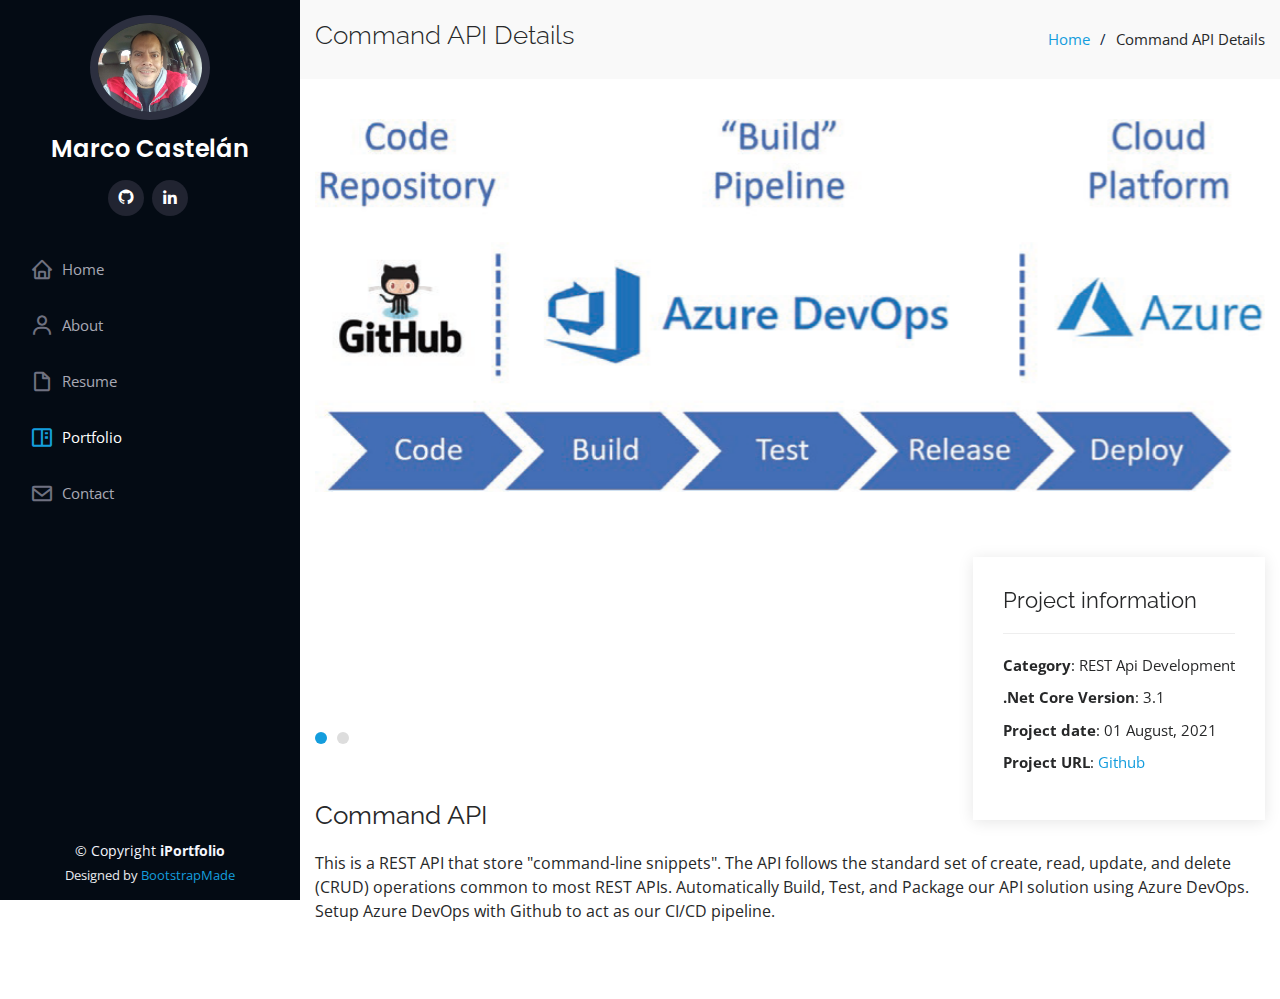
==== commit 5bac2eed: "actualización de lportfolio" ====
--- a/portfolio-commandapi-details.html
+++ b/portfolio-commandapi-details.html
@@ -117,7 +117,9 @@
           <h2>Command API</h2>
           <p>
             This is a REST API that store "command-line snippets". The API follows the standard set of create, read, update, and delete (CRUD)
-            operations common to most REST APIs
+            operations common to most REST APIs. 
+            Automatically Build, Test, and Package our API solution using Azure DevOps. 
+            Setup Azure DevOps with Github to act as our CI/CD pipeline. 
           </p>
         </div>
 
